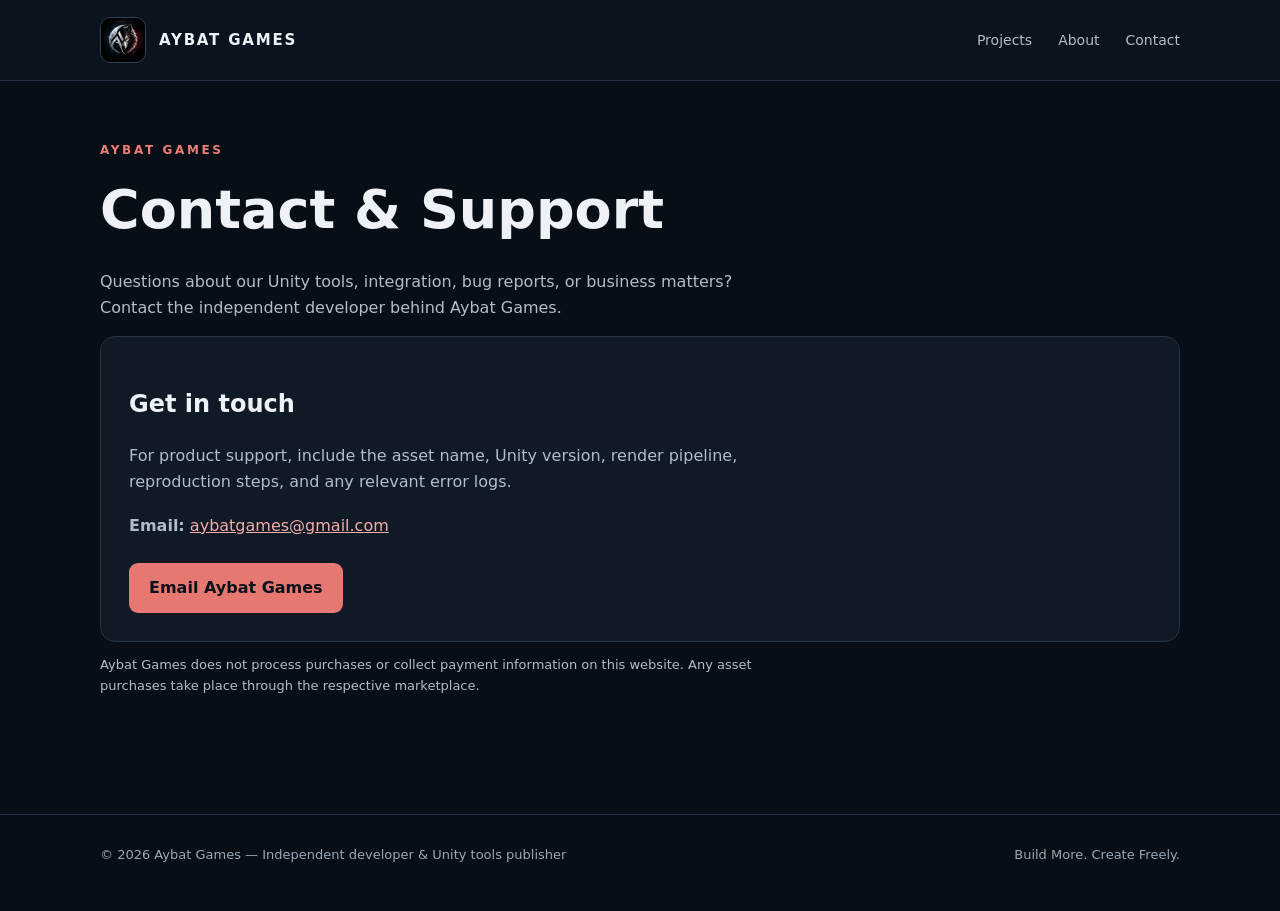
==== contact.html @ f8393e6c "Add files via upload" ====
<!doctype html><html lang="en"><head><meta charset="utf-8"><meta name="viewport" content="width=device-width, initial-scale=1"><title>Contact — Aybat Games</title><meta name="description" content="Support and business contact for Aybat Games Unity tools."><meta name="theme-color" content="#080e16"><link rel="icon" type="image/jpeg" href="./assets/aybat-icon.jpg"><link rel="stylesheet" href="./assets/style.css"></head><body><header class="top"><div class="wrap nav"><a class="brand" href="./index.html"><img src="./assets/aybat-icon.jpg" alt="Aybat Games wolf emblem"><span>AYBAT GAMES</span></a><nav class="navlinks" aria-label="Main navigation"><a href="./index.html#projects">Projects</a><a href="./index.html#about">About</a><a href="./contact.html">Contact</a></nav></div></header><main><div class="wrap content"><span class="eyebrow">Aybat Games</span><h1>Contact &amp; Support</h1><p>Questions about our Unity tools, integration, bug reports, or business matters? Contact the independent developer behind Aybat Games.</p><div class="panel"><h2>Get in touch</h2><p>For product support, include the asset name, Unity version, render pipeline, reproduction steps, and any relevant error logs.</p><p><strong>Email:</strong> <a href="mailto:aybatgames@gmail.com">aybatgames@gmail.com</a></p><a class="button" href="mailto:aybatgames@gmail.com?subject=Aybat%20Games%20Support">Email Aybat Games</a></div><p class="small-note">Aybat Games does not process purchases or collect payment information on this website. Any asset purchases take place through the respective marketplace.</p></div></main><footer class="foot"><div class="wrap"><span>© 2026 Aybat Games — Independent developer &amp; Unity tools publisher</span><span>Build More. Create Freely.</span></div></footer></body></html>
---- assets/style.css ----
:root{color-scheme:dark;--bg:#080e16;--surface:#101a27;--stroke:#263344;--text:#eef2f7;--dim:#b0bdca;--red:#e85a55;--ice:#dce8f4}*{box-sizing:border-box}html{scroll-behavior:smooth}body{margin:0;background:var(--bg);color:var(--text);font-family:Inter,system-ui,-apple-system,BlinkMacSystemFont,"Segoe UI",sans-serif;line-height:1.6}a{color:inherit}a:hover{color:#f98b84}.wrap{width:min(1080px,calc(100% - 36px));margin-inline:auto}.top{border-bottom:1px solid var(--stroke);background:#0b131e}.nav{display:flex;align-items:center;justify-content:space-between;gap:16px;min-height:80px}.brand{display:inline-flex;align-items:center;gap:13px;font-weight:800;letter-spacing:.12em;font-size:15px;text-decoration:none}.brand img{width:46px;height:46px;object-fit:cover;border-radius:10px;border:1px solid #334052}.navlinks{display:flex;gap:26px;color:var(--dim);font-size:14px}.navlinks a{text-decoration:none}.hero{padding-top:28px}.hero-img{display:block;width:100%;height:auto;max-height:400px;object-fit:contain;background:#0d1420;border-radius:14px;border:1px solid var(--stroke)}.lead{padding:55px 0 35px}.eyebrow{color:#ed7d75;text-transform:uppercase;letter-spacing:.22em;font-size:12px;font-weight:700}.lead h1{font-size:clamp(35px,6vw,62px);letter-spacing:-.045em;line-height:1.05;margin:11px 0 19px}.lead h1 span{color:#e67570}.lead p{max-width:780px;font-size:17px;color:var(--dim);margin:0}.section{padding:40px 0 65px}.section h2{font-size:28px;letter-spacing:-.025em;margin:0 0 10px}.intro{color:var(--dim);margin:0 0 28px;max-width:790px}.tiles{display:grid;grid-template-columns:repeat(2,minmax(0,1fr));gap:19px}.tile{border:1px solid var(--stroke);background:linear-gradient(140deg,#142031 0%,#101824 100%);border-radius:15px;padding:26px;min-height:230px;display:flex;flex-direction:column}.flag{display:inline-block;border:1px solid #455164;border-radius:999px;color:#d8e2ed;font-size:11px;letter-spacing:.07em;text-transform:uppercase;padding:4px 10px;width:max-content}.tile h3{font-size:23px;line-height:1.2;margin:22px 0 10px}.tile p{color:var(--dim);margin:0}.panel{border:1px solid var(--stroke);border-radius:15px;padding:28px;background:#101a26}.panel p{margin:5px 0 18px;color:var(--dim)}.panel a{color:#f5ada7}.foot{margin-top:20px;border-top:1px solid var(--stroke);padding:30px 0 45px;color:#99a8b6;font-size:13px}.foot .wrap{display:flex;justify-content:space-between;gap:16px;flex-wrap:wrap}.content{padding:55px 0 85px}.content h1{font-size:clamp(34px,5vw,54px);margin:5px 0 8px}.content p{max-width:660px;color:var(--dim)}.button{display:inline-block;background:#e67871;color:#09121a!important;border-radius:9px;padding:12px 20px;text-decoration:none;font-weight:750;margin-top:7px}.small-note{font-size:13px;color:#b3bfcb}@media(max-width:720px){.tiles{grid-template-columns:1fr}.nav{min-height:72px}.navlinks{gap:16px}.brand{font-size:12px}.brand img{width:39px;height:39px}.lead{padding-top:38px}.section{padding:30px 0 40px}.hero{padding-top:16px}}
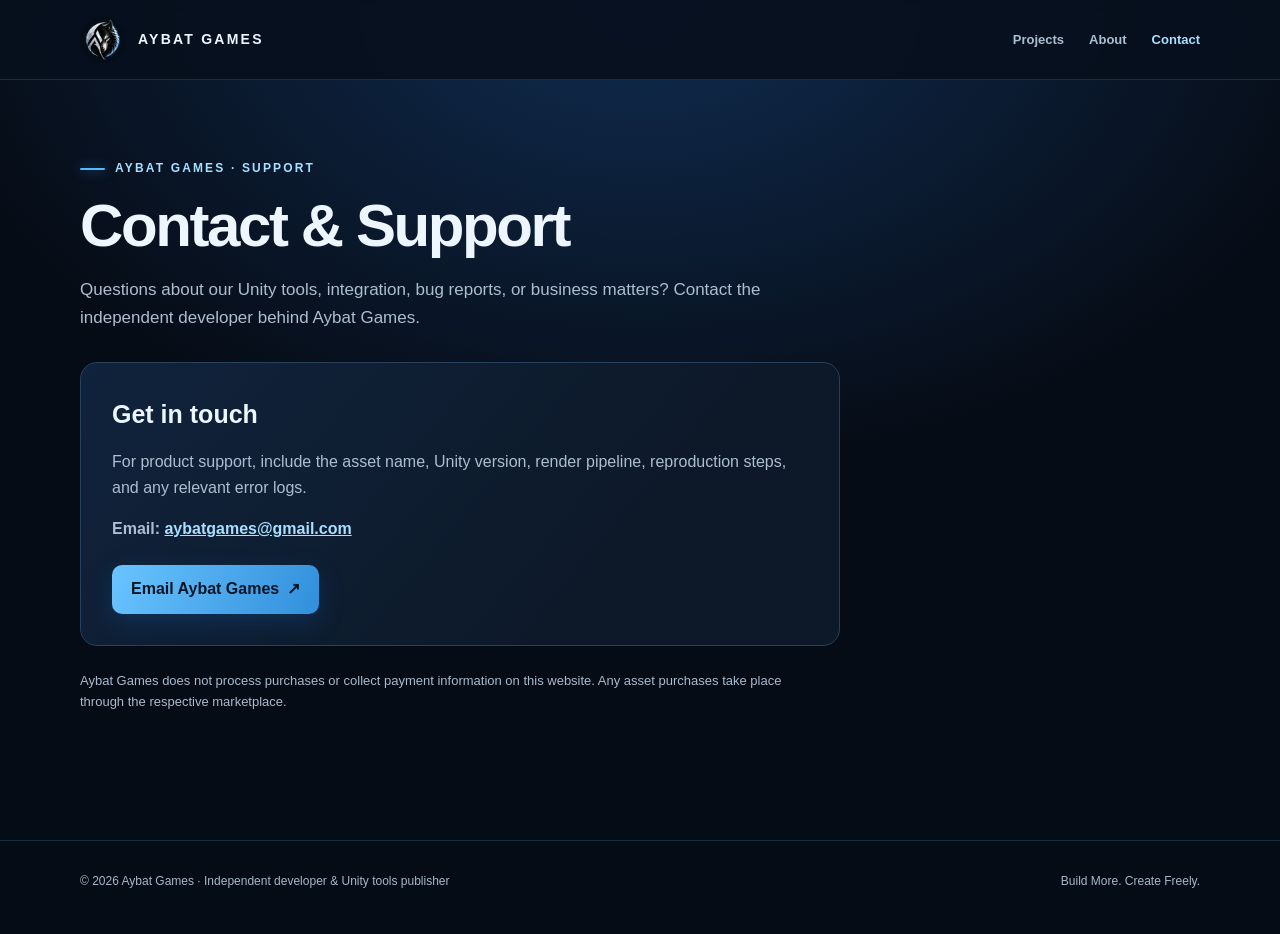
==== commit bbc8e601: "v2" ====
--- a/contact.html
+++ b/contact.html
@@ -1 +1,28 @@
-<!doctype html><html lang="en"><head><meta charset="utf-8"><meta name="viewport" content="width=device-width, initial-scale=1"><title>Contact — Aybat Games</title><meta name="description" content="Support and business contact for Aybat Games Unity tools."><meta name="theme-color" content="#080e16"><link rel="icon" type="image/jpeg" href="./assets/aybat-icon.jpg"><link rel="stylesheet" href="./assets/style.css"></head><body><header class="top"><div class="wrap nav"><a class="brand" href="./index.html"><img src="./assets/aybat-icon.jpg" alt="Aybat Games wolf emblem"><span>AYBAT GAMES</span></a><nav class="navlinks" aria-label="Main navigation"><a href="./index.html#projects">Projects</a><a href="./index.html#about">About</a><a href="./contact.html">Contact</a></nav></div></header><main><div class="wrap content"><span class="eyebrow">Aybat Games</span><h1>Contact &amp; Support</h1><p>Questions about our Unity tools, integration, bug reports, or business matters? Contact the independent developer behind Aybat Games.</p><div class="panel"><h2>Get in touch</h2><p>For product support, include the asset name, Unity version, render pipeline, reproduction steps, and any relevant error logs.</p><p><strong>Email:</strong> <a href="mailto:aybatgames@gmail.com">aybatgames@gmail.com</a></p><a class="button" href="mailto:aybatgames@gmail.com?subject=Aybat%20Games%20Support">Email Aybat Games</a></div><p class="small-note">Aybat Games does not process purchases or collect payment information on this website. Any asset purchases take place through the respective marketplace.</p></div></main><footer class="foot"><div class="wrap"><span>© 2026 Aybat Games — Independent developer &amp; Unity tools publisher</span><span>Build More. Create Freely.</span></div></footer></body></html>+<!doctype html>
+<html lang="en"><head>
+<meta charset="utf-8">
+<meta name="viewport" content="width=device-width, initial-scale=1">
+<meta name="theme-color" content="#071425">
+<title>Contact — Aybat Games</title>
+<meta name="description" content="Contact Aybat Games for support and business inquiries about game development tools and Unity assets.">
+<link rel="canonical" href="https://aybat-games.github.io/contact.html">
+<link rel="icon" type="image/png" sizes="32x32" href="./assets/aybat-favicon-32.png">
+<link rel="stylesheet" href="./assets/style.css?v=2">
+<meta property="og:type" content="website">
+<meta property="og:site_name" content="Aybat Games">
+<meta property="og:title" content="Contact — Aybat Games">
+<meta property="og:description" content="Contact Aybat Games for support and business inquiries about game development tools and Unity assets.">
+<meta property="og:image" content="https://aybat-games.github.io/assets/aybat-studio-hero-v2.jpg">
+</head><body><header class="top"><div class="wrap nav"><a class="brand" href="./index.html" aria-label="Aybat Games home"><img src="./assets/aybat-studio-avatar-v2.png" alt="" width="46" height="46"><span>AYBAT GAMES</span></a><nav class="navlinks" aria-label="Main navigation"><a href="./index.html#projects">Projects</a><a href="./index.html#about">About</a><a href="./contact.html" aria-current="page">Contact</a></nav></div></header>
+<main><div class="wrap content">
+  <span class="eyebrow">Aybat Games · Support</span>
+  <h1>Contact &amp; Support</h1>
+  <p>Questions about our Unity tools, integration, bug reports, or business matters? Contact the independent developer behind Aybat Games.</p>
+  <div class="panel"><h2>Get in touch</h2>
+    <p>For product support, include the asset name, Unity version, render pipeline, reproduction steps, and any relevant error logs.</p>
+    <p><strong>Email:</strong> <a href="mailto:aybatgames@gmail.com">aybatgames@gmail.com</a></p>
+    <a class="button" href="mailto:aybatgames@gmail.com?subject=Aybat%20Games%20Support">Email Aybat Games <span aria-hidden="true">↗</span></a>
+  </div>
+  <p class="small-note">Aybat Games does not process purchases or collect payment information on this website. Any asset purchases take place through the respective marketplace.</p>
+</div></main><footer class="foot"><div class="wrap"><span>© 2026 Aybat Games · Independent developer &amp; Unity tools publisher</span><span>Build More. Create Freely.</span></div></footer>
+</body></html>
--- a/assets/style.css
+++ b/assets/style.css
@@ -1,2 +1,126 @@
-
-:root{color-scheme:dark;--bg:#080e16;--surface:#101a27;--stroke:#263344;--text:#eef2f7;--dim:#b0bdca;--red:#e85a55;--ice:#dce8f4}*{box-sizing:border-box}html{scroll-behavior:smooth}body{margin:0;background:var(--bg);color:var(--text);font-family:Inter,system-ui,-apple-system,BlinkMacSystemFont,"Segoe UI",sans-serif;line-height:1.6}a{color:inherit}a:hover{color:#f98b84}.wrap{width:min(1080px,calc(100% - 36px));margin-inline:auto}.top{border-bottom:1px solid var(--stroke);background:#0b131e}.nav{display:flex;align-items:center;justify-content:space-between;gap:16px;min-height:80px}.brand{display:inline-flex;align-items:center;gap:13px;font-weight:800;letter-spacing:.12em;font-size:15px;text-decoration:none}.brand img{width:46px;height:46px;object-fit:cover;border-radius:10px;border:1px solid #334052}.navlinks{display:flex;gap:26px;color:var(--dim);font-size:14px}.navlinks a{text-decoration:none}.hero{padding-top:28px}.hero-img{display:block;width:100%;height:auto;max-height:400px;object-fit:contain;background:#0d1420;border-radius:14px;border:1px solid var(--stroke)}.lead{padding:55px 0 35px}.eyebrow{color:#ed7d75;text-transform:uppercase;letter-spacing:.22em;font-size:12px;font-weight:700}.lead h1{font-size:clamp(35px,6vw,62px);letter-spacing:-.045em;line-height:1.05;margin:11px 0 19px}.lead h1 span{color:#e67570}.lead p{max-width:780px;font-size:17px;color:var(--dim);margin:0}.section{padding:40px 0 65px}.section h2{font-size:28px;letter-spacing:-.025em;margin:0 0 10px}.intro{color:var(--dim);margin:0 0 28px;max-width:790px}.tiles{display:grid;grid-template-columns:repeat(2,minmax(0,1fr));gap:19px}.tile{border:1px solid var(--stroke);background:linear-gradient(140deg,#142031 0%,#101824 100%);border-radius:15px;padding:26px;min-height:230px;display:flex;flex-direction:column}.flag{display:inline-block;border:1px solid #455164;border-radius:999px;color:#d8e2ed;font-size:11px;letter-spacing:.07em;text-transform:uppercase;padding:4px 10px;width:max-content}.tile h3{font-size:23px;line-height:1.2;margin:22px 0 10px}.tile p{color:var(--dim);margin:0}.panel{border:1px solid var(--stroke);border-radius:15px;padding:28px;background:#101a26}.panel p{margin:5px 0 18px;color:var(--dim)}.panel a{color:#f5ada7}.foot{margin-top:20px;border-top:1px solid var(--stroke);padding:30px 0 45px;color:#99a8b6;font-size:13px}.foot .wrap{display:flex;justify-content:space-between;gap:16px;flex-wrap:wrap}.content{padding:55px 0 85px}.content h1{font-size:clamp(34px,5vw,54px);margin:5px 0 8px}.content p{max-width:660px;color:var(--dim)}.button{display:inline-block;background:#e67871;color:#09121a!important;border-radius:9px;padding:12px 20px;text-decoration:none;font-weight:750;margin-top:7px}.small-note{font-size:13px;color:#b3bfcb}@media(max-width:720px){.tiles{grid-template-columns:1fr}.nav{min-height:72px}.navlinks{gap:16px}.brand{font-size:12px}.brand img{width:39px;height:39px}.lead{padding-top:38px}.section{padding:30px 0 40px}.hero{padding-top:16px}}
+:root {
+  color-scheme: dark;
+  --bg: #060c16;
+  --bg-raised: #0a1525;
+  --surface: #101d30;
+  --surface-hover: #142640;
+  --stroke: #27405c;
+  --stroke-soft: rgba(109, 175, 245, .19);
+  --text: #edf5ff;
+  --dim: #adbed0;
+  --accent: #54baff;
+  --accent-light: #a9dfff;
+  --blue-deep: #1d79c6;
+  --silver: #d8e5f1;
+}
+* { box-sizing: border-box; }
+html { scroll-behavior: smooth; }
+body {
+  margin: 0;
+  min-width: 320px;
+  color: var(--text);
+  background: radial-gradient(ellipse 65% 540px at 50% 0%, #102c50 0%, transparent 87%), var(--bg);
+  font-family: Inter, ui-sans-serif, -apple-system, BlinkMacSystemFont, 'Segoe UI', sans-serif;
+  line-height: 1.64;
+  -webkit-font-smoothing: antialiased;
+}
+a { color: var(--accent-light); }
+a:hover { color: #d8f1ff; }
+a:focus-visible, button:focus-visible { outline: 2px solid var(--accent-light); outline-offset: 4px; }
+.wrap { width: min(1120px, calc(100% - 42px)); margin-inline: auto; }
+.top {
+  position: sticky; top: 0; z-index: 10;
+  background: rgba(7, 16, 29, .91);
+  border-bottom: 1px solid var(--stroke-soft);
+  backdrop-filter: blur(14px);
+}
+.nav { min-height: 79px; display: flex; align-items: center; justify-content: space-between; gap: 18px; }
+.brand { display: inline-flex; align-items: center; gap: 12px; text-decoration: none; color: var(--text); }
+.brand img { display: block; width: 46px; height: 46px; border-radius: 50%; object-fit: cover; }
+.brand span { letter-spacing: .16em; font-weight: 800; font-size: 14px; white-space: nowrap; }
+.navlinks { display: flex; align-items: center; gap: 25px; font-size: 13px; font-weight: 600; }
+.navlinks a { color: var(--dim); text-decoration: none; padding-block: 9px; transition: color .2s; }
+.navlinks a:hover, .navlinks a[aria-current=page] { color: var(--accent-light); }
+.hero { padding-top: 29px; }
+.hero-frame {
+  overflow: hidden; position: relative; border-radius: 18px;
+  border: 1px solid var(--stroke);
+  background: #061120;
+  box-shadow: 0 23px 65px rgba(0,0,0,.33), 0 0 50px rgba(41,130,219,.08);
+}
+.hero-frame::after { content: ''; display: block; pointer-events: none; position: absolute; inset: 0; box-shadow: inset 0 0 0 1px rgba(188,220,255,.08); border-radius: inherit; }
+.hero-image { width: 100%; height: auto; display: block; }
+.lead { padding: 49px 0 42px; }
+.eyebrow { display: inline-flex; align-items: center; gap: 10px; font-weight: 750; font-size: 12px; text-transform: uppercase; letter-spacing: .18em; color: var(--accent-light); }
+.eyebrow::before { content: ''; width: 25px; height: 2px; border-radius: 2px; background: var(--accent); box-shadow: 0 0 12px rgba(81,182,255,.65); }
+h1,h2,h3 { text-wrap: balance; }
+.lead h1 { margin: 14px 0 20px; font-size: clamp(36px, 6.2vw, 65px); line-height: 1.07; letter-spacing: -.048em; }
+.lead h1 span { color: var(--accent-light); }
+.lead p { color: var(--dim); font-size: 17px; max-width: 770px; margin: 0; }
+.lead-actions { margin-top: 29px; display:flex; align-items:center; flex-wrap:wrap; gap: 13px; }
+.button {
+  display: inline-flex; align-items: center; justify-content: center; gap: 8px;
+  padding: 11px 19px; border-radius: 10px; text-decoration: none; font-weight: 760;
+  background: linear-gradient(112deg, #6ac4ff 0%, #318fdb 100%);
+  color: #061526 !important; box-shadow: 0 8px 26px rgba(19, 106, 200, .24);
+  transition: filter .2s, transform .2s;
+}
+.button:hover { filter: brightness(1.13); transform: translateY(-1px); }
+.text-link { text-decoration: none; font-weight: 700; padding: 8px 4px; }
+.section { padding: 32px 0 66px; }
+.section-head { display: flex; align-items: end; justify-content: space-between; gap: 16px; margin-bottom: 22px; }
+.section h2 { font-size: clamp(26px, 3vw, 33px); line-height: 1.2; letter-spacing: -.035em; margin: 0 0 9px; }
+.intro { color: var(--dim); margin: 0; max-width: 810px; }
+.tiles { display: grid; grid-template-columns: repeat(2, minmax(0, 1fr)); gap: 19px; }
+.tile {
+  background: linear-gradient(150deg, #122746, #0d192a 60%, #101b2c);
+  border: 1px solid var(--stroke);
+  border-radius: 17px; padding: 29px;
+  min-height: 253px;
+  display: flex; flex-direction: column;
+  position: relative; overflow: hidden;
+}
+.tile::after { content: ''; position:absolute; width:150px; height:150px; right:-90px; top:-110px; border:1px solid rgba(100,185,252,.25); border-radius:50%; box-shadow:0 0 0 28px rgba(49,137,216,.035); pointer-events:none; }
+.tile:hover { border-color: #4386bd; background: linear-gradient(150deg, #163054, #101d32); }
+.flag { align-self:start; border: 1px solid rgba(99,177,250,.45); background: rgba(36,99,167,.15); border-radius: 999px; color: #b9e3ff; letter-spacing: .08em; text-transform: uppercase; font-size: 10px; font-weight: 750; padding: 5px 11px; }
+.tile h3 { font-size: 25px; letter-spacing: -.025em; line-height: 1.19; margin: 24px 0 12px; }
+.tile p { color: var(--dim); margin: 0; }
+.panel { border:1px solid var(--stroke); background: linear-gradient(130deg,#10233c,#0d1929 70%); border-radius:17px; padding:31px; }
+.panel p { color: var(--dim); margin: 0 0 15px; }
+.panel p:last-child { margin-bottom: 0; }
+.panel a { font-weight:700; }
+.foot { border-top:1px solid var(--stroke-soft); margin-top: 8px; padding:31px 0 42px; color: #a6b8c9; font-size: 12px; }
+.foot .wrap { display:flex; justify-content:space-between; gap:14px; flex-wrap:wrap; }
+.content { padding: 72px 0 90px; min-height: 65vh; }
+.content h1 { font-size:clamp(35px,6vw,60px); line-height:1.1; letter-spacing:-.04em; margin:14px 0 16px; }
+.content > p { color:var(--dim); max-width:720px; font-size:17px; margin-bottom:30px; }
+.content .panel { max-width:760px; }
+.content .panel h2 { margin:0 0 14px; font-size:25px; }
+.content .panel .button { margin-top: 8px; }
+.small-note { font-size:13px !important; margin-top:24px; color:#a9bacc !important; }
+@media (max-width:720px) {
+  .wrap { width: min(100% - 30px, 1120px); }
+  .nav { min-height: 70px; gap: 12px; }
+  .brand { gap: 8px; }
+  .brand img { width: 39px; height: 39px; }
+  .brand span { letter-spacing: .075em; font-size: 12px; }
+  .navlinks { gap: 13px; font-size: 12px; }
+  .navlinks a { padding-block: 7px; }
+  .hero { padding-top: 17px; }
+  .hero-frame { max-width: 560px; margin-inline:auto; border-radius:14px; }
+  .lead { padding: 37px 0 29px; }
+  .lead p { font-size: 15px; }
+  .section { padding: 28px 0 42px; }
+  .tiles { grid-template-columns:1fr; }
+  .tile { min-height: 205px; padding:24px; }
+  .content { padding:54px 0 60px; }
+  .panel { padding:24px; }
+}
+@media (max-width:390px) {
+  .brand span { font-size:11px; letter-spacing: .045em; }
+  .navlinks { gap: 9px; }
+}
+@media (prefers-reduced-motion: reduce) {
+  html { scroll-behavior:auto; }
+  .button { transition:none; }
+}
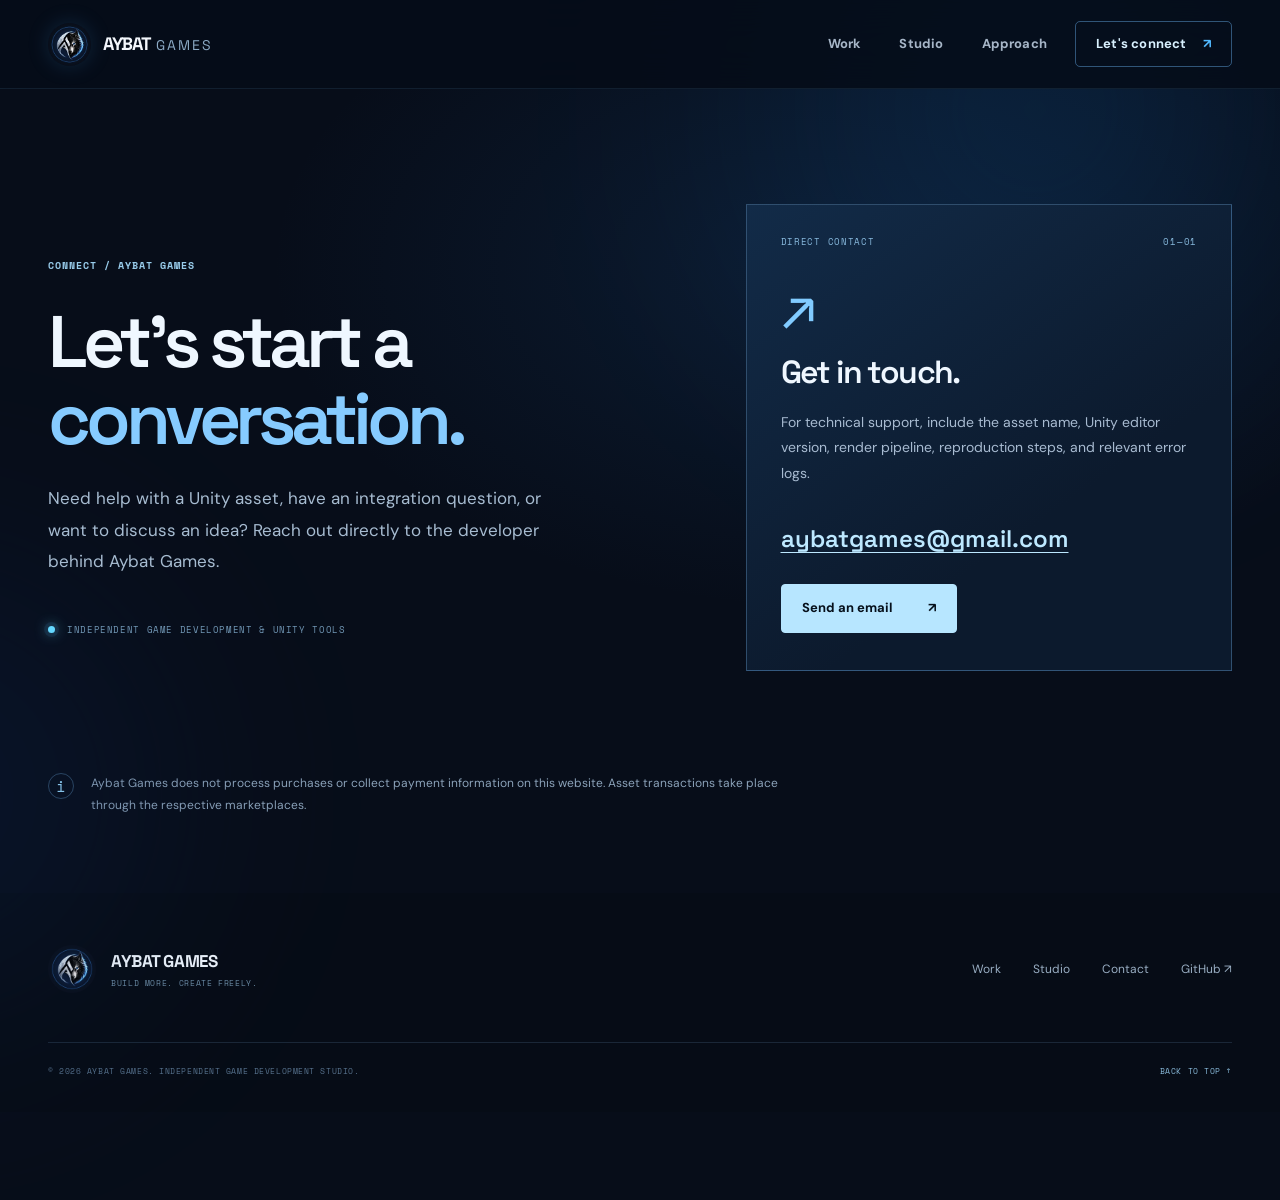
==== commit a1d01564: "Add robots.txt and sitemap.xml for better SEO and indexing" ====
--- a/contact.html
+++ b/contact.html
@@ -1,28 +1,11 @@
 <!doctype html>
 <html lang="en"><head>
-<meta charset="utf-8">
-<meta name="viewport" content="width=device-width, initial-scale=1">
-<meta name="theme-color" content="#071425">
-<title>Contact — Aybat Games</title>
-<meta name="description" content="Contact Aybat Games for support and business inquiries about game development tools and Unity assets.">
-<link rel="canonical" href="https://aybat-games.github.io/contact.html">
-<link rel="icon" type="image/png" sizes="32x32" href="./assets/aybat-favicon-32.png">
-<link rel="stylesheet" href="./assets/style.css?v=2">
-<meta property="og:type" content="website">
-<meta property="og:site_name" content="Aybat Games">
-<meta property="og:title" content="Contact — Aybat Games">
-<meta property="og:description" content="Contact Aybat Games for support and business inquiries about game development tools and Unity assets.">
-<meta property="og:image" content="https://aybat-games.github.io/assets/aybat-studio-hero-v2.jpg">
-</head><body><header class="top"><div class="wrap nav"><a class="brand" href="./index.html" aria-label="Aybat Games home"><img src="./assets/aybat-studio-avatar-v2.png" alt="" width="46" height="46"><span>AYBAT GAMES</span></a><nav class="navlinks" aria-label="Main navigation"><a href="./index.html#projects">Projects</a><a href="./index.html#about">About</a><a href="./contact.html" aria-current="page">Contact</a></nav></div></header>
-<main><div class="wrap content">
-  <span class="eyebrow">Aybat Games · Support</span>
-  <h1>Contact &amp; Support</h1>
-  <p>Questions about our Unity tools, integration, bug reports, or business matters? Contact the independent developer behind Aybat Games.</p>
-  <div class="panel"><h2>Get in touch</h2>
-    <p>For product support, include the asset name, Unity version, render pipeline, reproduction steps, and any relevant error logs.</p>
-    <p><strong>Email:</strong> <a href="mailto:aybatgames@gmail.com">aybatgames@gmail.com</a></p>
-    <a class="button" href="mailto:aybatgames@gmail.com?subject=Aybat%20Games%20Support">Email Aybat Games <span aria-hidden="true">↗</span></a>
-  </div>
-  <p class="small-note">Aybat Games does not process purchases or collect payment information on this website. Any asset purchases take place through the respective marketplace.</p>
-</div></main><footer class="foot"><div class="wrap"><span>© 2026 Aybat Games · Independent developer &amp; Unity tools publisher</span><span>Build More. Create Freely.</span></div></footer>
+<meta charset="utf-8"><meta name="viewport" content="width=device-width, initial-scale=1"><meta name="theme-color" content="#070d19">
+<title>Contact — Aybat Games</title><meta name="description" content="Contact Aybat Games for questions about Unity tools, frameworks, development, and support."><link rel="canonical" href="https://aybat-games.github.io/contact.html"><link rel="icon" href="./assets/favicon-32.png" type="image/png" sizes="32x32">
+<link rel="preconnect" href="https://fonts.googleapis.com"><link rel="preconnect" href="https://fonts.gstatic.com" crossorigin><link href="https://fonts.googleapis.com/css2?family=DM+Sans:wght@400;500;600;700&family=Space+Grotesk:wght@400;500;600;700&family=Space+Mono:wght@400;700&display=swap" rel="stylesheet">
+<link rel="stylesheet" href="./assets/style.css?v=3"><script defer src="./assets/main.js?v=3"></script><noscript><style>@media(max-width:800px){.mobile-nav[hidden]{display:grid!important;position:static}.menu-toggle{display:none!important}}</style></noscript></head>
+<body><a class="skip-link" href="#main">Skip to content</a><div class="ambient-background" aria-hidden="true"><span class="ambient ambient-a"></span><span class="ambient ambient-b"></span></div>
+<header class="site-header" id="siteHeader"><div class="container nav-bar"><a class="brand-link" href="./index.html" aria-label="Aybat Games, home"><img src="./assets/aybat-avatar.webp" width="42" height="42" alt=""><span class="brand-wordmark">AYBAT<span>GAMES</span></span></a><nav class="desktop-nav" aria-label="Main navigation"><a href="./index.html#work">Work</a><a href="./index.html#studio">Studio</a><a href="./index.html#principles">Approach</a></nav><a class="nav-contact" href="./contact.html" aria-current="page">Let's connect <span aria-hidden="true">↗</span></a><button class="menu-toggle" type="button" aria-controls="mobileNav" aria-expanded="false" aria-label="Open menu"><span></span><span></span></button></div><nav class="mobile-nav" id="mobileNav" aria-label="Mobile navigation" hidden><a href="./index.html#work">Projects</a><a href="./index.html#studio">The studio</a><a href="./index.html#principles">Approach</a><a href="./contact.html">Contact ↗</a></nav></header>
+<main id="main"><section class="contact-hero"><div class="container contact-grid"><div class="contact-intro reveal"><div class="eyebrow">CONNECT / AYBAT GAMES</div><h1>Let's start a <em>conversation.</em></h1><p>Need help with a Unity asset, have an integration question, or want to discuss an idea? Reach out directly to the developer behind Aybat Games.</p><div class="contact-line"><span class="signal-dot"></span> INDEPENDENT GAME DEVELOPMENT &amp; UNITY TOOLS</div></div><div class="contact-card reveal"><div class="contact-card-top"><span>DIRECT CONTACT</span><span>01—01</span></div><div class="contact-card-icon" aria-hidden="true">↗</div><h2>Get in touch.</h2><p>For technical support, include the asset name, Unity editor version, render pipeline, reproduction steps, and relevant error logs.</p><a class="email-address" href="mailto:aybatgames@gmail.com">aybatgames@gmail.com</a><a class="button button-primary" href="mailto:aybatgames@gmail.com?subject=Aybat%20Games%20Inquiry">Send an email <span aria-hidden="true">↗</span></a></div></div></section><section class="container contact-notice"><div class="notice-icon">i</div><p>Aybat Games does not process purchases or collect payment information on this website. Asset transactions take place through the respective marketplaces.</p></section></main>
+<footer class="site-footer"><div class="container footer-main"><a class="footer-brand" href="./index.html"><img src="./assets/aybat-avatar.webp" width="48" height="48" alt=""> <span>AYBAT GAMES<small>BUILD MORE. CREATE FREELY.</small></span></a><div class="footer-links"><a href="./index.html#work">Work</a><a href="./index.html#studio">Studio</a><a href="./contact.html">Contact</a><a href="https://github.com/Aybat-Games" target="_blank" rel="noopener noreferrer">GitHub ↗</a></div></div><div class="container footer-bottom"><span>© 2026 AYBAT GAMES. INDEPENDENT GAME DEVELOPMENT STUDIO.</span><a href="./index.html#top">BACK TO TOP ↑</a></div></footer>
 </body></html>
--- a/assets/style.css
+++ b/assets/style.css
@@ -1,126 +1,182 @@
 :root {
   color-scheme: dark;
-  --bg: #060c16;
-  --bg-raised: #0a1525;
-  --surface: #101d30;
-  --surface-hover: #142640;
-  --stroke: #27405c;
-  --stroke-soft: rgba(109, 175, 245, .19);
-  --text: #edf5ff;
-  --dim: #adbed0;
-  --accent: #54baff;
-  --accent-light: #a9dfff;
-  --blue-deep: #1d79c6;
-  --silver: #d8e5f1;
+  --bg:#070d19; --bg2:#091423; --surface:#0d1a2c; --surface2:#122238;
+  --line:rgba(132,179,226,.16); --line2:rgba(130,196,255,.30);
+  --text:#eff7ff; --muted:#9dacc1; --muted2:#7b92aa;
+  --blue:#53baff; --blue-light:#b6e5ff; --ice:#deecf8;
+  --display:'Space Grotesk', 'Arial', sans-serif;
+  --body:'DM Sans', 'Segoe UI', sans-serif;
+  --mono:'Space Mono', ui-monospace, SFMono-Regular, Consolas, monospace;
 }
-* { box-sizing: border-box; }
-html { scroll-behavior: smooth; }
-body {
-  margin: 0;
-  min-width: 320px;
-  color: var(--text);
-  background: radial-gradient(ellipse 65% 540px at 50% 0%, #102c50 0%, transparent 87%), var(--bg);
-  font-family: Inter, ui-sans-serif, -apple-system, BlinkMacSystemFont, 'Segoe UI', sans-serif;
-  line-height: 1.64;
-  -webkit-font-smoothing: antialiased;
-}
-a { color: var(--accent-light); }
-a:hover { color: #d8f1ff; }
-a:focus-visible, button:focus-visible { outline: 2px solid var(--accent-light); outline-offset: 4px; }
-.wrap { width: min(1120px, calc(100% - 42px)); margin-inline: auto; }
-.top {
-  position: sticky; top: 0; z-index: 10;
-  background: rgba(7, 16, 29, .91);
-  border-bottom: 1px solid var(--stroke-soft);
-  backdrop-filter: blur(14px);
-}
-.nav { min-height: 79px; display: flex; align-items: center; justify-content: space-between; gap: 18px; }
-.brand { display: inline-flex; align-items: center; gap: 12px; text-decoration: none; color: var(--text); }
-.brand img { display: block; width: 46px; height: 46px; border-radius: 50%; object-fit: cover; }
-.brand span { letter-spacing: .16em; font-weight: 800; font-size: 14px; white-space: nowrap; }
-.navlinks { display: flex; align-items: center; gap: 25px; font-size: 13px; font-weight: 600; }
-.navlinks a { color: var(--dim); text-decoration: none; padding-block: 9px; transition: color .2s; }
-.navlinks a:hover, .navlinks a[aria-current=page] { color: var(--accent-light); }
-.hero { padding-top: 29px; }
-.hero-frame {
-  overflow: hidden; position: relative; border-radius: 18px;
-  border: 1px solid var(--stroke);
-  background: #061120;
-  box-shadow: 0 23px 65px rgba(0,0,0,.33), 0 0 50px rgba(41,130,219,.08);
-}
-.hero-frame::after { content: ''; display: block; pointer-events: none; position: absolute; inset: 0; box-shadow: inset 0 0 0 1px rgba(188,220,255,.08); border-radius: inherit; }
-.hero-image { width: 100%; height: auto; display: block; }
-.lead { padding: 49px 0 42px; }
-.eyebrow { display: inline-flex; align-items: center; gap: 10px; font-weight: 750; font-size: 12px; text-transform: uppercase; letter-spacing: .18em; color: var(--accent-light); }
-.eyebrow::before { content: ''; width: 25px; height: 2px; border-radius: 2px; background: var(--accent); box-shadow: 0 0 12px rgba(81,182,255,.65); }
-h1,h2,h3 { text-wrap: balance; }
-.lead h1 { margin: 14px 0 20px; font-size: clamp(36px, 6.2vw, 65px); line-height: 1.07; letter-spacing: -.048em; }
-.lead h1 span { color: var(--accent-light); }
-.lead p { color: var(--dim); font-size: 17px; max-width: 770px; margin: 0; }
-.lead-actions { margin-top: 29px; display:flex; align-items:center; flex-wrap:wrap; gap: 13px; }
-.button {
-  display: inline-flex; align-items: center; justify-content: center; gap: 8px;
-  padding: 11px 19px; border-radius: 10px; text-decoration: none; font-weight: 760;
-  background: linear-gradient(112deg, #6ac4ff 0%, #318fdb 100%);
-  color: #061526 !important; box-shadow: 0 8px 26px rgba(19, 106, 200, .24);
-  transition: filter .2s, transform .2s;
-}
-.button:hover { filter: brightness(1.13); transform: translateY(-1px); }
-.text-link { text-decoration: none; font-weight: 700; padding: 8px 4px; }
-.section { padding: 32px 0 66px; }
-.section-head { display: flex; align-items: end; justify-content: space-between; gap: 16px; margin-bottom: 22px; }
-.section h2 { font-size: clamp(26px, 3vw, 33px); line-height: 1.2; letter-spacing: -.035em; margin: 0 0 9px; }
-.intro { color: var(--dim); margin: 0; max-width: 810px; }
-.tiles { display: grid; grid-template-columns: repeat(2, minmax(0, 1fr)); gap: 19px; }
-.tile {
-  background: linear-gradient(150deg, #122746, #0d192a 60%, #101b2c);
-  border: 1px solid var(--stroke);
-  border-radius: 17px; padding: 29px;
-  min-height: 253px;
-  display: flex; flex-direction: column;
-  position: relative; overflow: hidden;
-}
-.tile::after { content: ''; position:absolute; width:150px; height:150px; right:-90px; top:-110px; border:1px solid rgba(100,185,252,.25); border-radius:50%; box-shadow:0 0 0 28px rgba(49,137,216,.035); pointer-events:none; }
-.tile:hover { border-color: #4386bd; background: linear-gradient(150deg, #163054, #101d32); }
-.flag { align-self:start; border: 1px solid rgba(99,177,250,.45); background: rgba(36,99,167,.15); border-radius: 999px; color: #b9e3ff; letter-spacing: .08em; text-transform: uppercase; font-size: 10px; font-weight: 750; padding: 5px 11px; }
-.tile h3 { font-size: 25px; letter-spacing: -.025em; line-height: 1.19; margin: 24px 0 12px; }
-.tile p { color: var(--dim); margin: 0; }
-.panel { border:1px solid var(--stroke); background: linear-gradient(130deg,#10233c,#0d1929 70%); border-radius:17px; padding:31px; }
-.panel p { color: var(--dim); margin: 0 0 15px; }
-.panel p:last-child { margin-bottom: 0; }
-.panel a { font-weight:700; }
-.foot { border-top:1px solid var(--stroke-soft); margin-top: 8px; padding:31px 0 42px; color: #a6b8c9; font-size: 12px; }
-.foot .wrap { display:flex; justify-content:space-between; gap:14px; flex-wrap:wrap; }
-.content { padding: 72px 0 90px; min-height: 65vh; }
-.content h1 { font-size:clamp(35px,6vw,60px); line-height:1.1; letter-spacing:-.04em; margin:14px 0 16px; }
-.content > p { color:var(--dim); max-width:720px; font-size:17px; margin-bottom:30px; }
-.content .panel { max-width:760px; }
-.content .panel h2 { margin:0 0 14px; font-size:25px; }
-.content .panel .button { margin-top: 8px; }
-.small-note { font-size:13px !important; margin-top:24px; color:#a9bacc !important; }
-@media (max-width:720px) {
-  .wrap { width: min(100% - 30px, 1120px); }
-  .nav { min-height: 70px; gap: 12px; }
-  .brand { gap: 8px; }
-  .brand img { width: 39px; height: 39px; }
-  .brand span { letter-spacing: .075em; font-size: 12px; }
-  .navlinks { gap: 13px; font-size: 12px; }
-  .navlinks a { padding-block: 7px; }
-  .hero { padding-top: 17px; }
-  .hero-frame { max-width: 560px; margin-inline:auto; border-radius:14px; }
-  .lead { padding: 37px 0 29px; }
-  .lead p { font-size: 15px; }
-  .section { padding: 28px 0 42px; }
-  .tiles { grid-template-columns:1fr; }
-  .tile { min-height: 205px; padding:24px; }
-  .content { padding:54px 0 60px; }
-  .panel { padding:24px; }
-}
-@media (max-width:390px) {
-  .brand span { font-size:11px; letter-spacing: .045em; }
-  .navlinks { gap: 9px; }
-}
-@media (prefers-reduced-motion: reduce) {
-  html { scroll-behavior:auto; }
-  .button { transition:none; }
-}
+*,*::before,*::after{box-sizing:border-box}
+html{scroll-behavior:smooth;scroll-padding-top:96px}
+body{margin:0;min-width:320px;overflow-x:hidden;background:var(--bg);color:var(--text);font-family:var(--body);-webkit-font-smoothing:antialiased;line-height:1.6}
+a{color:inherit}a:focus-visible,button:focus-visible{outline:2px solid #b1e5ff;outline-offset:5px}
+::selection{background:#58b6f2;color:#07101c}
+.container{width:min(1240px,calc(100% - 96px));margin-inline:auto}
+.skip-link{position:fixed;left:16px;top:-75px;background:#fff;color:#080d16;padding:10px 15px;z-index:999;text-decoration:none}
+.skip-link:focus{top:14px}
+.ambient-background{position:absolute;inset:0 0 auto;min-height:1200px;pointer-events:none;overflow:hidden;z-index:0;isolation:isolate}
+.ambient{position:absolute;border-radius:50%;filter:blur(100px);opacity:.3}
+.ambient-a{top:-340px;right:-170px;width:830px;height:900px;background:radial-gradient(circle,#0f4e89,transparent 65%);animation:ambientFloat 18s ease-in-out infinite alternate}
+.ambient-b{top:430px;left:-450px;width:750px;height:730px;background:radial-gradient(circle,#122f64,transparent 63%);animation:ambientFloat 22s ease-in-out infinite alternate-reverse}
+@keyframes ambientFloat{from{transform:translate3d(0,0,0) scale(1)}to{transform:translate3d(65px,38px,0) scale(1.1)}}
+.site-header{position:sticky;top:0;z-index:70;border-bottom:1px solid rgba(105,157,199,.13);background:rgba(5,13,25,.82);backdrop-filter:blur(20px);-webkit-backdrop-filter:blur(20px);transition:background .2s,border-color .2s}
+.site-header.is-scrolled{background:rgba(5,11,20,.96);border-bottom-color:var(--line2)}
+.nav-bar{height:88px;display:flex;align-items:center;justify-content:space-between;gap:28px}
+.brand-link{display:inline-flex;gap:12px;align-items:center;text-decoration:none;white-space:nowrap}
+.brand-link img{width:43px;height:43px;object-fit:cover;border-radius:50%;filter:drop-shadow(0 0 10px rgba(68,153,234,.17))}
+.brand-wordmark{font-family:var(--display);font-size:18px;font-weight:700;letter-spacing:-.07em;color:#f4f7fc}
+.brand-wordmark span{padding-left:5px;font-weight:400;letter-spacing:.15em;font-size:14px;color:#8caac5}
+.desktop-nav{display:flex;align-items:center;gap:38px;margin-left:auto}
+.desktop-nav a,.nav-contact{font-family:var(--body);font-size:13px;font-weight:700;letter-spacing:.015em;text-decoration:none;transition:color .2s}
+.desktop-nav a{color:#a7b6c8}
+.desktop-nav a:hover,.desktop-nav a:focus-visible,.nav-contact:hover{color:var(--blue-light)}
+.nav-contact{color:#d9f1ff;padding:12px 20px;border:1px solid rgba(105,176,239,.44);border-radius:5px;white-space:nowrap}
+.nav-contact span{padding-left:13px;color:var(--blue)}
+.menu-toggle{display:none;border:1px solid var(--line2);background:rgba(19,39,64,.55);padding:12px;min-width:43px;height:43px;cursor:pointer;border-radius:6px;flex-direction:column;justify-content:center;gap:6px}
+.menu-toggle span{width:18px;height:1.5px;background:#c8e7f9;display:block;transition:transform .2s}
+.menu-toggle[aria-expanded=true] span:first-child{transform:translateY(3.75px) rotate(45deg)}
+.menu-toggle[aria-expanded=true] span:last-child{transform:translateY(-3.75px) rotate(-45deg)}
+.mobile-nav[hidden]{display:none}
+.mobile-nav{position:absolute;top:100%;left:0;right:0;background:#071322;border-bottom:1px solid var(--line2);padding:16px 25px 26px;display:grid;gap:0}
+.mobile-nav a{padding:14px;text-decoration:none;font-weight:600;border-bottom:1px solid var(--line);color:var(--ice)}
+.eyebrow{display:inline-flex;align-items:center;gap:12px;color:#99cdec;font:700 10px/1.6 var(--mono);letter-spacing:.10em;text-transform:uppercase}
+.signal-dot{display:inline-block;width:7px;height:7px;border-radius:50%;background:#65d8ff;box-shadow:0 0 0 4px rgba(83,187,255,.09),0 0 13px rgba(107,218,255,.85);flex:none}
+.hero-section{position:relative;padding-top:75px;overflow:hidden;isolation:isolate}
+.hero-noise{position:absolute;inset:0;pointer-events:none;z-index:-1;opacity:.7;background-image:linear-gradient(90deg,transparent 97%,rgba(117,167,225,.045) 100%),linear-gradient(0deg,transparent 97%,rgba(117,167,225,.035) 100%);background-size:80px 80px;mask-image:linear-gradient(to bottom,#000,transparent 90%)}
+.hero-grid{display:grid;grid-template-columns:minmax(0,1.08fr) minmax(380px,.92fr);align-items:center;gap:35px;min-height:565px}
+.hero-content{position:relative;z-index:2;padding-bottom:18px}
+.eyebrow-rule{height:1px;width:12px;background:#49748e;margin-left:2px}
+.hero-eyebrow{flex-wrap:wrap;gap:9px;font-size:9px;max-width:95%}
+h1,h2,h3,p{margin-top:0}
+h1,h2,h3{font-family:var(--display)}
+.hero-content h1{font-size:clamp(52px,5.85vw,90px);font-weight:600;line-height:1.05;letter-spacing:-.078em;margin:29px 0 28px;max-width:790px;text-wrap:balance}
+.hero-content h1 em{font-style:normal;color:#78ceff;background:linear-gradient(110deg,#e0f3ff 4%,#72caff 46%,#217ddc 108%);background-clip:text;-webkit-text-fill-color:transparent}
+.hero-lede{font-size:17px;line-height:1.84;color:#aebed2;max-width:510px;margin-bottom:32px}
+.hero-actions{display:flex;gap:14px;align-items:center;flex-wrap:wrap}
+.button{display:inline-flex;align-items:center;justify-content:center;gap:36px;padding:15px 20px;border-radius:4px;text-decoration:none;white-space:nowrap;font-weight:700;font-size:13px;line-height:1.3;transition:background .22s,box-shadow .22s,color .22s,transform .22s}
+.button-primary{background:#b7e6ff;color:#06101b;border:1px solid #b7e6ff}
+.button-primary:hover{background:#d1efff;box-shadow:0 6px 40px rgba(60,174,255,.18);transform:translateY(-2px)}
+.button-ghost{color:#bad5e7;border:1px solid rgba(147,183,224,.23);background:rgba(15,34,56,.43)}
+.button-ghost:hover{color:#fff;border-color:rgba(162,217,255,.56);background:rgba(24,59,91,.55)}
+.hero-fineprint{font:700 10px var(--mono);color:#60809d;letter-spacing:.08em;display:flex;align-items:center;gap:14px;margin-top:49px;flex-wrap:wrap}
+.crosshair-mini{color:#6cc7ff;font-size:18px}.separator{color:#2e5374}
+.hero-art{position:relative;display:grid;place-items:center;min-height:530px;--pointer-x:0px;--pointer-y:0px;isolation:isolate}
+.art-blueprint{position:absolute;inset:6%;border:1px solid rgba(91,152,221,.11);background-image:linear-gradient(90deg,rgba(117,173,227,.055) 1px,transparent 1px),linear-gradient(rgba(117,173,227,.055) 1px,transparent 1px);background-size:34px 34px;mask-image:radial-gradient(circle at center,#000 15%,transparent 71%)}
+.art-orbit{position:absolute;aspect-ratio:1;border-radius:50%;border:1px solid rgba(114,179,235,.11);animation:orbitRotate 58s linear infinite;pointer-events:none}
+.art-orbit-one{width:90%;max-width:570px;border-style:dashed}
+.art-orbit-two{width:70%;max-width:440px;border-color:rgba(130,205,255,.14);animation-duration:46s;animation-direction:reverse}
+.art-orbit-one:after{position:absolute;content:'';background:#7bd3ff;width:6px;height:6px;border-radius:50%;top:13%;left:16%;box-shadow:0 0 15px #7bd3ff}
+@keyframes orbitRotate{to{transform:rotate(360deg)}}
+.art-halo{position:absolute;width:70%;aspect-ratio:1;background:radial-gradient(circle,rgba(31,120,204,.22) 0%,rgba(17,83,164,.12) 43%,transparent 69%);filter:blur(11px);animation:pulseHalo 7s ease-in-out infinite alternate}
+@keyframes pulseHalo{to{opacity:.55;transform:scale(1.12)}}
+.hero-emblem{width:85%;max-width:500px;height:auto;position:relative;z-index:1;filter:drop-shadow(0 16px 34px rgba(0,0,0,.4)) drop-shadow(0 0 25px rgba(43,139,249,.13));transform:translate(var(--pointer-x),var(--pointer-y));transition:transform .38s cubic-bezier(.2,.8,.2,1)}
+.art-corner{position:absolute;width:42px;height:42px;border:1px solid rgba(109,177,234,.46)}
+.corner-tl{top:6%;left:6%;border-bottom:0;border-right:0}
+.corner-br{bottom:6%;right:6%;border-top:0;border-left:0}
+.art-caption{position:absolute;bottom:7%;left:9%;right:9%;display:flex;justify-content:space-between;font:10px var(--mono);color:#607e97;letter-spacing:.07em}
+.hero-bottom{height:88px;display:flex;justify-content:space-between;align-items:center;border-top:1px solid var(--line);font:700 10px var(--mono);letter-spacing:.1em;color:#627f9b}
+.hero-scroll{color:#b0d8f1}.hero-scroll span{margin-left:12px;font-size:17px}
+.discipline-band{overflow:hidden;border-top:1px solid rgba(89,154,215,.14);border-bottom:1px solid rgba(89,154,215,.14);background:#0d1b2e;transform:skewY(-.7deg);padding:20px 0}
+.band-track{display:flex;width:max-content;gap:35px;align-items:center;white-space:nowrap;animation:bandScroll 32s linear infinite;font:700 12px var(--mono);letter-spacing:.15em;color:#98bfdc}
+.band-track i{font-style:normal;color:#4ba8ea;font-size:18px}
+@keyframes bandScroll{to{transform:translateX(-50%)}}
+.section{position:relative;padding:130px 0 120px}
+.section-head{display:flex;justify-content:space-between;align-items:end;gap:40px;margin-bottom:55px}
+.section-head h2{font-size:clamp(42px,5vw,70px);line-height:1.11;letter-spacing:-.065em;margin:18px 0 0;font-weight:600}
+.section-head h2 span{color:#7dc6f9}
+.section-head p{color:#99abc0;max-width:345px;font-size:15px;line-height:1.82;margin:0 0 7px}
+.section-index{font-size:10px}
+.work-section{background:linear-gradient(180deg,rgba(12,25,43,.1),rgba(10,21,37,.4) 45%,rgba(9,18,31,.85))}
+.project-list{display:grid;gap:30px}
+.project-card{display:grid;grid-template-columns:1.15fr 1fr;min-height:492px;border:1px solid rgba(111,166,225,.20);background:#0c1729;overflow:hidden;transition:border-color .3s,transform .3s,box-shadow .3s;position:relative}
+.project-card:hover{border-color:rgba(107,188,245,.48);transform:translateY(-3px);box-shadow:0 22px 55px rgba(0,0,0,.19)}
+.project-visual{min-height:492px;position:relative;overflow:hidden;isolation:isolate;background:#081929}
+.visual-grid{position:absolute;inset:0;z-index:0;background-image:linear-gradient(rgba(126,177,229,.08) 1px,transparent 1px),linear-gradient(90deg,rgba(126,177,229,.08) 1px,transparent 1px);background-size:31px 31px;mask-image:linear-gradient(90deg,transparent,#000 12%,#000 80%,transparent)}
+.visual-optic{background:radial-gradient(ellipse at 49% 49%,#1a4f7c 0%,#0d2a47 25%,#061523 63%,#07101e 100%)}
+.visual-optic::after{content:'';position:absolute;inset:0;background:radial-gradient(ellipse at center,transparent 25%,rgba(3,8,15,.66) 90%);pointer-events:none}
+.visual-top{position:absolute;top:28px;left:32px;right:32px;display:flex;justify-content:space-between;gap:10px;font:9px var(--mono);color:#82bddf;letter-spacing:.08em;z-index:3}
+.optic-core{position:absolute;top:48%;left:50%;width:295px;height:295px;transform:translate(-50%,-50%);border-radius:50%;border:9px solid #111e2d;box-shadow:0 0 0 1px rgba(146,210,255,.4),0 0 0 21px rgba(13,37,60,.6),0 0 0 22px rgba(107,168,220,.20),inset 0 0 40px rgba(1,4,11,.84),0 0 75px rgba(38,128,214,.14);background:radial-gradient(circle at 44% 45%,#173c55 0%,#0c253a 45%,#071220 100%);animation:opticBreath 7s ease-in-out infinite alternate;z-index:1}
+@keyframes opticBreath{to{box-shadow:0 0 0 1px rgba(146,210,255,.4),0 0 0 21px rgba(13,37,60,.6),0 0 0 22px rgba(107,168,220,.20),inset 0 0 40px rgba(1,4,11,.84),0 0 85px rgba(68,166,255,.26)}}
+.optic-outline{position:absolute;top:50%;left:50%;border:1px solid rgba(137,207,240,.40);border-radius:50%;transform:translate(-50%,-50%)}
+.optic-outline-outer{width:81%;height:81%;border-style:dashed;animation:orbitRotate 38s linear infinite}
+.optic-outline-mid{width:58%;height:58%;opacity:.35}.optic-outline-inner{width:22%;height:22%;opacity:.65}
+.optic-sight-h,.optic-sight-v{position:absolute;left:50%;top:50%;background:rgba(134,221,255,.76);box-shadow:0 0 12px rgba(83,185,255,.47);transform:translate(-50%,-50%)}
+.optic-sight-h{width:83%;height:1px}.optic-sight-v{height:83%;width:1px}
+.optic-dot{width:10px;height:10px;position:absolute;left:50%;top:50%;transform:translate(-50%,-50%);background:#91eaff;box-shadow:0 0 0 5px rgba(75,186,255,.15),0 0 22px #42bfff;border-radius:50%}
+.sensor-console{position:absolute;z-index:2;min-width:136px;background:rgba(3,14,27,.78);border:1px solid rgba(115,193,247,.3);padding:11px 13px;backdrop-filter:blur(8px);font:9px var(--mono);letter-spacing:.06em;color:#9bd7ef}
+.sensor-console-one{bottom:25%;left:5%}.sensor-console-two{top:27%;right:4%}
+.bar-graph{display:flex;align-items:end;height:21px;gap:4px;padding-top:7px}.bar-graph i{width:6px;background:rgba(103,215,247,.75);height:var(--h,12px)}.bar-graph i:nth-child(2){--h:6px}.bar-graph i:nth-child(3){--h:17px}.bar-graph i:nth-child(4){--h:10px}
+.signal-wave{margin-top:9px;height:14px;width:106px;background:linear-gradient(transparent 47%,rgba(117,210,250,.55) 49%,transparent 52%);border:1px solid rgba(108,185,222,.16);position:relative}
+.signal-wave:after{content:'';position:absolute;left:8px;right:10px;top:3px;height:7px;border-bottom:2px solid #89dbff;transform:skewX(-18deg)}
+.visual-watermark{position:absolute;bottom:31px;left:34px;z-index:3;color:#cdeeff;opacity:.33;font:700 12px var(--mono);letter-spacing:.17em}
+.concept-note{position:absolute;right:24px;bottom:18px;z-index:4;color:rgba(202,223,240,.65);font:8px var(--mono);letter-spacing:.05em}
+.visual-device{background:radial-gradient(ellipse at 51% 51%,#1d355d 0%,#112542 42%,#081527 100%)}
+.mock-desktop{position:absolute;z-index:2;width:61%;height:54%;top:22%;left:17%;border:1px solid rgba(148,201,246,.68);background:rgba(9,22,41,.94);border-radius:13px;box-shadow:0 18px 65px rgba(0,0,0,.45),0 0 46px rgba(40,137,250,.13);transform:perspective(900px) rotateY(-8deg) rotateX(6deg);overflow:hidden}
+.mock-topbar{height:33px;border-bottom:1px solid rgba(122,175,218,.2);display:flex;align-items:center;gap:6px;padding:0 13px}
+.mock-topbar b{height:5px;width:5px;border-radius:50%;background:#438ac0}.mock-topbar b:nth-child(2){background:#71b2da}.mock-topbar b:nth-child(3){background:#a3dff7}.mock-topbar span{font:8px var(--mono);color:#7d9fb9;margin-left:auto}
+.mock-window{display:flex;height:calc(100% - 33px)}.mock-sidebar{display:flex;gap:17px;flex-direction:column;align-items:center;border-right:1px solid rgba(105,174,225,.18);padding:20px 12px;background:rgba(17,37,64,.6)}.mock-sidebar i{display:block;width:11px;height:11px;border:1px solid #5ca7de;border-radius:3px}.mock-main{flex:1;padding:24px 21px;min-width:0}.mock-title-line{display:block;width:63%;height:8px;background:linear-gradient(90deg,#79c8f7,#224779);border-radius:10px;margin-bottom:20px}.mock-tiles{display:flex;gap:12px;margin-bottom:22px}.tile-square{width:55px;height:53px;border:1px solid #39648d;border-radius:7px;background:linear-gradient(150deg,#173a60,#102742);color:#87d5ff;font-size:24px;display:grid;place-items:center}.mock-data-line{height:6px;width:80%;background:#234366;border-radius:8px;margin-bottom:10px}.mock-data-line.short{width:46%}
+.mock-phone{position:absolute;z-index:4;width:83px;height:155px;right:11%;bottom:15%;border:3px solid #75b9e4;border-radius:16px;background:linear-gradient(160deg,#193a65,#091e38);box-shadow:0 12px 22px rgba(0,0,0,.5),0 0 30px rgba(50,160,255,.15);transform:rotate(7deg);display:flex;align-items:center;flex-direction:column;justify-content:space-between;padding:8px 9px 15px}
+.mock-phone>span{height:3px;width:24px;border-radius:3px;background:#77b7dc}.mock-phone>b{font-size:32px;font-weight:400;color:#8bdaff}.mock-phone div{display:flex;gap:6px}.mock-phone i{width:12px;height:12px;border:1px solid #5b9fcf;border-radius:3px}
+.project-detail{padding:41px 45px 30px;display:flex;flex-direction:column;justify-content:space-between;gap:24px;min-width:0;background:radial-gradient(ellipse at 80% 0%,rgba(20,67,119,.2),transparent 40%),linear-gradient(155deg,#0f1f33,#0b1627)}
+.project-topline{display:flex;justify-content:space-between;gap:20px;align-items:center}
+.project-number{font:10px var(--mono);color:#6687a4;letter-spacing:.04em}
+.status{font:700 9px var(--mono);letter-spacing:.045em;display:inline-flex;align-items:center;gap:8px;white-space:nowrap;color:#a8bdd2}
+.status-active{color:#9ae4fb}.status-active span{height:6px;width:6px;background:#7bdbff;border-radius:50%;box-shadow:0 0 12px #66bafe}
+.project-category{color:#76bbec;letter-spacing:.11em;font:700 9px var(--mono);margin-bottom:13px}
+.project-detail h3{font-size:clamp(33px,3.3vw,47px);line-height:1.09;letter-spacing:-.05em;font-weight:600;margin:0 0 24px;text-wrap:balance}
+.project-period{color:#6ac7ff}
+.project-copy{font-size:14px;line-height:1.86;color:#afbdd0;max-width:390px;margin:0}
+.tag-list{display:flex;gap:7px;flex-wrap:wrap;margin-top:-2px}.tag-list span{display:inline-block;padding:6px 10px;border:1px solid rgba(124,176,219,.25);color:#9dbbd2;font-size:10px;border-radius:3px}
+.project-bottom{display:flex;justify-content:space-between;align-items:center;padding-top:17px;border-top:1px solid var(--line);color:#65829f;font:8px var(--mono);letter-spacing:.06em}
+.project-bottom span:last-child{font-size:19px;color:#7cc8fc}
+.future-line{margin-top:29px;border:1px solid var(--line);padding:23px 28px;display:flex;align-items:center;gap:24px;background:rgba(9,24,43,.52)}
+.future-symbol{font:33px var(--display);color:#82cef9;border:1px solid var(--line2);width:48px;height:48px;display:grid;place-items:center}
+.future-line p{margin:0;color:#d8eaf9;font-size:15px;font-weight:700;line-height:1.35}.future-line p span{font-size:12px;color:#839db6;font-weight:400}.future-serial{margin-left:auto;font:9px var(--mono);color:#547596;letter-spacing:.07em}
+.studio-section{min-height:650px;position:relative;display:flex;align-items:center;isolation:isolate;background:#09131f;border-top:1px solid var(--line);border-bottom:1px solid var(--line)}
+.studio-image{position:absolute;inset:0;background:url('./studio-landscape.webp') center 49%/cover no-repeat;z-index:-2;filter:brightness(.75) saturate(.86)}
+.studio-vignette{position:absolute;inset:0;background:linear-gradient(90deg,rgba(4,11,22,.96) 0%,rgba(4,12,24,.88) 28%,rgba(4,12,24,.46) 65%,rgba(4,12,24,.14)),linear-gradient(0deg,rgba(5,12,22,.65),transparent 35%);z-index:-1}
+.studio-content{padding-top:98px;padding-bottom:96px}
+.studio-content h2{font-size:clamp(57px,6.2vw,88px);line-height:1.05;font-weight:600;letter-spacing:-.067em;margin:18px 0 26px}
+.studio-content h2 span{color:#96d5ff}
+.studio-content p{max-width:570px;color:#c2d1df;font-size:16px;line-height:1.91;margin-bottom:23px}
+.text-link{font-weight:700;color:#b0e4ff;text-decoration:none;border-bottom:1px solid #8bcaee;padding-bottom:5px;font-size:14px}
+.text-link span{margin-left:30px;display:inline-block;transition:transform .2s}.text-link:hover span{transform:translate(3px,-3px)}
+.studio-caption{position:absolute;bottom:24px;right:max(48px,calc((100% - 1240px)/2));color:rgba(208,224,240,.62);font:8px var(--mono);letter-spacing:.07em}
+.principles-section{background:#070e1a}.principles-section .section-head{margin-bottom:47px}
+.principle-grid{display:grid;grid-template-columns:repeat(3,1fr);gap:1px;background:rgba(114,171,227,.2);border:1px solid rgba(114,171,227,.2)}
+.principle{min-height:280px;background:#0a1627;padding:29px 31px;position:relative;transition:background .25s}
+.principle:hover{background:#0e2139}
+.principle-index{font:10px var(--mono);color:#6684a1}
+.principle-icon{margin:37px 0 26px;font-family:var(--display);font-size:35px;color:#7acbfd;line-height:1}
+.principle h3{font-size:22px;font-weight:600;letter-spacing:-.04em;margin-bottom:11px}.principle p{font-size:13px;color:#9aafc5;line-height:1.86;margin:0}
+.cta-section{padding:92px 0;background:linear-gradient(108deg,#112a49,#0d203a 51%,#0d182c);border-top:1px solid rgba(103,169,229,.32);border-bottom:1px solid rgba(103,169,229,.26)}
+.cta-layout{display:flex;align-items:center;justify-content:space-between;gap:36px}.cta-layout h2{font-size:clamp(35px,4.2vw,58px);font-weight:600;letter-spacing:-.06em;line-height:1.12;max-width:690px;margin:13px 0 0}.cta-layout h2 i{font-style:normal;color:#8dd2ff}
+.site-footer{background:#060c16}.footer-main{padding:52px 0 49px;display:flex;justify-content:space-between;gap:30px;align-items:center}
+.footer-brand{display:inline-flex;align-items:center;gap:15px;text-decoration:none;color:#edf4fc;font:700 17px var(--display);letter-spacing:-.025em}
+.footer-brand img{border-radius:50%}.footer-brand small{display:block;margin-top:5px;color:#6d8da6;font:8px var(--mono);letter-spacing:.08em}
+.footer-links{display:flex;gap:32px;flex-wrap:wrap}.footer-links a{text-decoration:none;font-size:12px;color:#99aec3}.footer-links a:hover{color:#c3edff}
+.footer-bottom{border-top:1px solid var(--line);padding:22px 0 35px;display:flex;justify-content:space-between;align-items:center;gap:20px;color:#58738e;font:8px var(--mono);letter-spacing:.07em}.footer-bottom a{color:#8bbddd;text-decoration:none}
+.will-reveal{opacity:0;transform:translateY(23px);transition:opacity .7s ease,transform .7s cubic-bezier(.2,.8,.2,1)}.will-reveal.is-visible{opacity:1;transform:translateY(0)}
+/* Contact page */
+.contact-hero{position:relative;min-height:76vh;padding:115px 0 100px;background:radial-gradient(ellipse at 66% 26%,rgba(30,88,150,.20),transparent 48%)}
+.contact-grid{display:grid;grid-template-columns:1fr .84fr;gap:10%;align-items:start}.contact-intro{padding-top:47px}
+.contact-intro h1{font-size:clamp(52px,5.7vw,85px);line-height:1.06;letter-spacing:-.07em;font-weight:600;margin:26px 0}.contact-intro h1 em{font-style:normal;color:#86cbff}
+.contact-intro p{color:#a7bcd1;font-size:17px;line-height:1.85;max-width:530px}
+.contact-line{font:9px var(--mono);color:#7298b6;letter-spacing:.07em;margin-top:45px;display:flex;align-items:center;gap:12px}
+.contact-card{background:linear-gradient(145deg,#122b48,#0c1a2d 65%);border:1px solid var(--line2);padding:30px 34px 37px;min-height:456px;display:flex;flex-direction:column}
+.contact-card-top{display:flex;justify-content:space-between;font:9px var(--mono);color:#89bbdf;letter-spacing:.08em}
+.contact-card-icon{margin:30px 0 9px;font:60px var(--display);line-height:1;color:#81cbff}
+.contact-card h2{font-size:32px;font-weight:600;letter-spacing:-.05em;margin:0 0 12px}
+.contact-card p{font-size:14px;color:#a8bbd1;line-height:1.8}
+.email-address{font-family:var(--display);font-weight:600;color:#bde8ff;font-size:clamp(16px,2vw,24px);overflow-wrap:anywhere;margin:20px 0 26px;text-decoration-thickness:1px;text-underline-offset:5px}
+.contact-card .button{align-self:flex-start}
+.contact-notice{display:flex;align-items:flex-start;gap:17px;padding-bottom:65px}
+.contact-notice p{color:#8ba2b9;font-size:12px;max-width:720px;line-height:1.8}.notice-icon{display:grid;place-items:center;border:1px solid rgba(123,192,246,.33);color:#99dbff;width:26px;height:26px;border-radius:50%;flex:none;font-family:var(--mono)}
+@media(min-width:1600px){.hero-grid{min-height:650px}.hero-art{min-height:620px}}
+@media(max-width:1150px){.container{width:min(100% - 62px,1240px)}.hero-content h1{font-size:clamp(46px,5.8vw,75px)}.hero-grid{grid-template-columns:1fr .85fr;gap:15px}.hero-art{min-height:480px}.optic-core{width:245px;height:245px}.project-detail{padding:30px 31px 25px}.project-detail h3{font-size:36px}.project-visual{min-height:454px}.project-card{min-height:454px}.sensor-console-two{right:2%}}
+@media(max-width:900px){.container{width:min(100% - 44px,1240px)}.desktop-nav{gap:22px}.hero-grid{grid-template-columns:1fr .84fr}.hero-art{min-height:380px}.hero-content h1{font-size:clamp(43px,5.8vw,63px)}.hero-lede{font-size:15px}.hero-fineprint{font-size:8px;gap:8px}.section{padding:90px 0}.project-card{grid-template-columns:1fr 1fr}.project-visual{min-height:430px}.mock-desktop{width:70%;left:9%}.mock-phone{right:6%}.section-head p{max-width:290px}.studio-section{min-height:570px}.principle{padding:27px 21px}.principle h3{font-size:19px}.cta-layout h2{font-size:44px}}
+@media(max-width:800px){.nav-bar{height:72px}.desktop-nav,.nav-contact{display:none}.menu-toggle{display:flex}.hero-section{padding-top:50px}.hero-grid{grid-template-columns:1fr;gap:20px}.hero-content{padding-top:15px}.hero-content h1{max-width:740px;font-size:clamp(53px,9vw,82px)}.hero-lede{max-width:620px;font-size:16px}.hero-fineprint{margin-top:28px}.hero-art{min-height:425px;max-width:550px;width:100%;margin-inline:auto}.hero-emblem{width:72%}.hero-bottom{height:70px}.section-head{align-items:start;flex-direction:column;gap:17px}.section-head p{max-width:650px}.project-card{grid-template-columns:1fr}.project-visual{min-height:425px}.project-detail{min-height:350px;gap:20px}.project-detail h3{font-size:39px}.project-copy{max-width:590px}.contact-grid{grid-template-columns:1fr;gap:50px}.contact-hero{padding:70px 0 90px}.contact-intro{padding-top:0}.contact-card{max-width:600px;min-height:0}.principle-grid{grid-template-columns:1fr}.principle{min-height:205px}.principle-icon{margin:18px 0}.studio-content h2{font-size:65px}.cta-layout{align-items:start;flex-direction:column}}
+@media(max-width:550px){.container{width:calc(100% - 34px)}.hero-section{padding-top:26px}.hero-content h1{font-size:clamp(48px,11.5vw,64px);line-height:1.05;margin:21px 0 22px}.hero-eyebrow{font-size:8px}.hero-lede{font-size:15px;line-height:1.75}.hero-actions{gap:10px}.hero-actions .button{width:100%;justify-content:space-between;padding:13px 17px}.hero-fineprint{font-size:7px;line-height:1.8;margin-top:24px}.hero-art{min-height:335px}.art-caption{font-size:8px}.hero-bottom{height:63px;font-size:8px}.band-track{font-size:10px;gap:22px}.discipline-band{padding:16px 0}.section{padding:76px 0}.section-head{margin-bottom:32px}.section-head h2{font-size:clamp(37px,10vw,48px);margin-top:12px}.section-head p{font-size:14px}.project-visual{min-height:365px}.visual-top{left:17px;right:17px;top:19px;font-size:8px}.optic-core{width:208px;height:208px}.sensor-console{padding:7px;min-width:100px;font-size:7px}.sensor-console-one{bottom:21%;left:2%}.sensor-console-two{top:25%;right:1%}.signal-wave{width:79px}.visual-watermark{font-size:9px;left:18px;bottom:25px}.concept-note{font-size:7px;bottom:11px;right:11px}.project-detail{padding:26px 24px 25px;min-height:380px}.project-topline{align-items:start}.project-number,.status{font-size:8px}.project-detail h3{font-size:37px}.project-copy{font-size:13px}.mock-desktop{height:52%;top:23%}.mock-phone{width:66px;height:125px;right:5%}.mock-main{padding:16px 12px}.tile-square{width:38px;height:41px;font-size:18px}.mock-tiles{gap:6px}.mock-sidebar{padding:15px 9px;gap:14px}.future-line{padding:18px;gap:14px}.future-serial{display:none}.studio-section{min-height:560px}.studio-vignette{background:linear-gradient(90deg,rgba(4,11,22,.95),rgba(4,12,24,.45)),linear-gradient(0deg,rgba(5,12,22,.7),transparent)}.studio-content h2{font-size:clamp(48px,12vw,66px)}.studio-content p{font-size:14px}.studio-caption{right:17px;font-size:7px}.principle{min-height:205px}.cta-section{padding:67px 0}.cta-layout h2{font-size:clamp(39px,9vw,52px)}.footer-main{align-items:start;flex-direction:column;padding:42px 0 34px}.footer-links{gap:18px}.footer-bottom{align-items:start;flex-direction:column}.contact-hero{padding:49px 0 70px}.contact-intro h1{font-size:clamp(50px,11vw,68px)}.contact-intro p{font-size:15px}.contact-card{padding:23px}.contact-card h2{font-size:28px}.contact-line{font-size:8px}}
+@media(prefers-reduced-motion:reduce){html{scroll-behavior:auto}.ambient,.art-orbit,.art-halo,.optic-core,.band-track{animation:none!important}.will-reveal{opacity:1;transform:none;transition:none!important}.hero-emblem,.button,.project-card,.text-link span{transition:none!important}}
